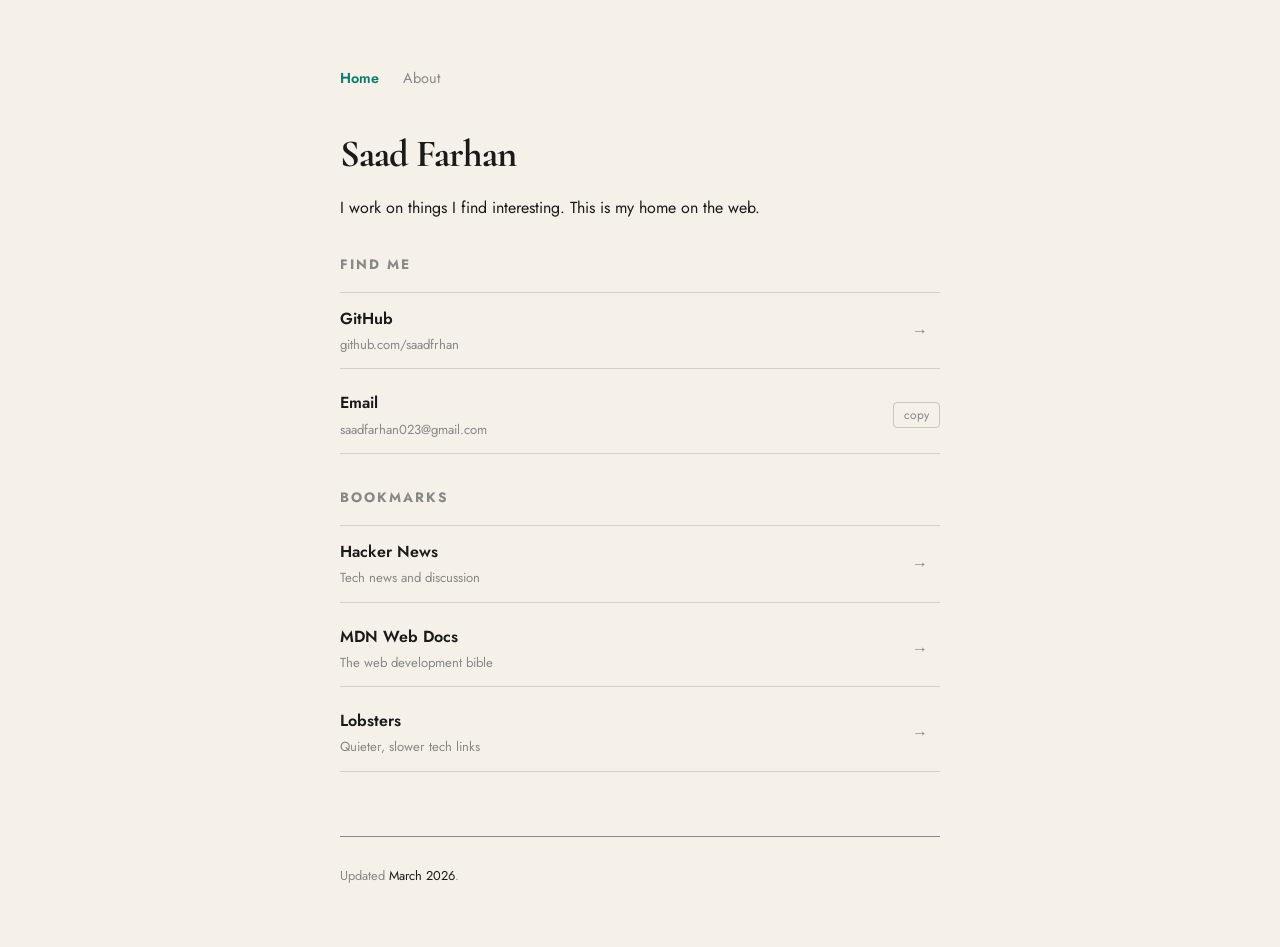
==== index.html @ fd51b699 "optimizations" ====
<!doctype html>
<html lang="en">
  <head>
    <meta charset="UTF-8" />
    <meta name="viewport" content="width=device-width, initial-scale=1.0" />
    <meta name="description" content="Saad Farhan - links and bookmarks." />
    <meta name="author" content="Saad Farhan" />
    <meta property="og:description" content="Links and bookmarks." />
    <meta property="og:title" content="Saad Farhan" />
    <meta property="og:type" content="website" />
    <meta property="og:url" content="https://saadfrhan.github.io" />
    <title>Saad Farhan</title>
    <link rel="preconnect" href="https://fonts.googleapis.com" />
    <link rel="preconnect" href="https://fonts.gstatic.com" crossorigin />
    <link
      href="https://fonts.googleapis.com/css2?family=Cormorant:wght@700&family=Jost:wght@400;600&display=swap"
      rel="stylesheet"
    />
    <link rel="stylesheet" href="style.css" />
    <link
      rel="icon"
      href="data:image/svg+xml,<svg xmlns='http://www.w3.org/2000/svg' viewBox='0 0 100 100'><text y='.9em' font-size='90'>🌙</text></svg>"
    />
    <link rel="canonical" href="https://saadfrhan.github.io" />
  </head>

  <body>
    <nav>
      <a href="index.html" class="active">Home</a>
      <a href="about.html">About</a>
    </nav>

    <main>
      <section>
        <div class="header-left">
          <h1>Saad Farhan</h1>
        </div>
        <p class="bio">
          I work on things I find interesting. This is my home on the web.
        </p>
      </section>
      <section>
        <h2>Find me</h2>
        <ul class="links">
          <li>
            <a href="https://github.com/saadfrhan">
              <span class="link-text">
                <span class="link-title">GitHub</span>
                <span class="link-desc">github.com/saadfrhan</span>
              </span>
            </a>
          </li>
          <li>
            <a href="mailto:saadfarhan023@gmail.com" class="email-link">
              <span class="link-text">
                <span class="link-title">Email</span>
                <span class="link-desc">saadfarhan023@gmail.com</span>
              </span>
            </a>
            <button class="copy-btn" data-email="saadfarhan023@gmail.com">
              copy
            </button>
          </li>
        </ul>
      </section>

      <section>
        <h2>Bookmarks</h2>
        <ul class="bookmarks">
          <li>
            <a href="https://news.ycombinator.com">
              <span class="link-text">
                <span class="link-title">Hacker News</span>
                <span class="link-desc">Tech news and discussion</span>
              </span>
            </a>
          </li>
          <li>
            <a href="https://developer.mozilla.org">
              <span class="link-text">
                <span class="link-title"> MDN Web Docs </span>
                <span class="link-desc"> The web development bible </span>
              </span>
            </a>
          </li>
          <li>
            <a href="https://lobste.rs">
              <span class="link-text">
                <span class="link-title"> Lobsters </span>
                <span class="link-desc"> Quieter, slower tech links </span>
              </span>
            </a>
          </li>
        </ul>
      </section>
    </main>

    <footer>
      <p>Updated <time datetime="2026-03">March 2026</time>.</p>
    </footer>
    <script>
      const btn = document.querySelector(".copy-btn");

      btn.addEventListener("click", () => {
        const email = btn.dataset.email;

        navigator.clipboard.writeText(email).then(() => {
          btn.textContent = "copied ✓";
          btn.classList.add("copied");

          setTimeout(() => {
            btn.textContent = "copy";
            btn.classList.remove("copied");
          }, 2000);
        });
      });
    </script>
  </body>
</html>
---- style.css ----
/* ============================================
   CSS VARIABLES
   ============================================ */
:root {
  --bg: #0f0f0f;
  --text: #e8e8e8;
  --accent: #7fdbca;
  --muted: #7a8a85;
}

/* ============================================
   BASE STYLES
   ============================================ */
body {
  max-width: 600px;
  margin: 60px auto;
  padding: 0 20px;
  font-family: "Jost", Georgia, serif;
  background-color: var(--bg);
  color: var(--text);
  line-height: 1.7;
}

ul {
  padding-left: 0;
  list-style: none;
}

li {
  margin-bottom: 0.5rem;
}

/* ============================================
   TYPOGRAPHY
   ============================================ */
h1 {
  font-family: "Cormorant", Georgia, serif;
  font-size: 2.4rem;
  letter-spacing: -1px;
  margin-bottom: 4px;
}

h2 {
  color: var(--muted);
  font-size: 0.85rem;
  text-transform: uppercase;
  letter-spacing: 2px;
  margin-top: 2rem;
  margin-bottom: 0.75rem;
}

/* ============================================
   LINKS
   ============================================ */
a {
  color: var(--accent);
  text-decoration: none;
  transition:
    color 200ms ease,
    opacity 200ms ease;
}

a:hover {
  color: var(--text);
  opacity: 0.8;
}

li a {
  display: inline-block;
  transition:
    transform 150ms ease,
    color 150ms ease;
}

li a:hover {
  color: var(--text);
}

/* ============================================
   NAVIGATION
   ============================================ */
nav {
  display: flex;
  gap: 1.5rem;
  padding-top: 6px;
}

nav a {
  font-size: 0.9rem;
  color: var(--muted);
  transition: color 150ms ease;
}

nav a:hover {
  color: var(--text);
}

nav a.active {
  color: var(--accent);
  font-weight: 600;
}

/* ============================================
   COMPONENTS
   ============================================ */

/* Bio Section */
.bio {
  margin-top: 6px;
}

/* Bookmarks & Links Lists */
.bookmarks,
.links {
  padding: 0;
  list-style: none;
}

.bookmarks li,
.links li {
  border-bottom: 1px solid color-mix(in srgb, var(--muted) 30%, transparent);
}

.bookmarks li:first-child,
.links li:first-child {
  border-top: 1px solid color-mix(in srgb, var(--muted) 30%, transparent);
}

.bookmarks a,
.links a {
  display: grid;
  grid-template-columns: 1fr auto;
  align-items: center;
  width: 100%;
  padding: 0.75rem 0;
  color: var(--text);
  transition: padding-left 150ms ease;
}

.bookmarks a::after,
.links a::after {
  content: "→";
  color: var(--muted);
  padding-right: 0.75rem;
  transition:
    color 150ms ease,
    transform 150ms ease;
}

.bookmarks a:hover,
.links a:hover {
  padding-left: 6px;
  color: var(--accent);
}

.bookmarks a:hover::after,
.links a:hover::after {
  color: var(--accent);
  transform: translateX(4px);
}

.links li {
  display: flex;
  align-items: center;
  justify-content: space-between;
}

.links li a {
  flex: 1;
}

.copy-btn {
  background: none;
  border: 1px solid color-mix(in srgb, var(--muted) 40%, transparent);
  color: var(--muted);
  font-family: "Jost", Georgia, serif;
  font-size: 0.75rem;
  padding: 3px 10px;
  border-radius: 4px;
  cursor: pointer;
  transition:
    color 150ms ease,
    border-color 150ms ease;
  white-space: nowrap;
}

.copy-btn:hover {
  color: var(--accent);
  border-color: var(--accent);
}

.copy-btn.copied {
  color: var(--accent);
  border-color: var(--accent);
}

.email-link::after {
  display: none;
}

/* Link Text Components */
.link-text {
  display: flex;
  flex-direction: column;
}

.link-title {
  font-weight: 600;
}

.link-desc {
  font-size: 0.82rem;
  color: var(--muted);
  margin-top: 2px;
  display: block;
}

/* ============================================
   FOOTER
   ============================================ */
footer {
  margin-top: 4rem;
  padding-top: 1rem;
  border-top: 1px solid var(--muted);
  font-size: 0.8rem;
  color: var(--muted);
}

footer time {
  color: var(--text);
}

/* ============================================
   ANIMATIONS
   ============================================ */
@keyframes fadein {
  from {
    opacity: 0;
    transform: translateY(8px);
  }
  to {
    opacity: 1;
    transform: translateY(0);
  }
}

main,
footer {
  animation: fadein 500ms ease both;
}

main {
  animation-delay: 100ms;
}

footer {
  animation-delay: 200ms;
}

/* ============================================
   MEDIA QUERIES
   ============================================ */

/* Mobile Styles */
@media (max-width: 600px) {
  body {
    margin: 30px auto;
  }

  h1 {
    font-size: 1.6rem;
  }

  nav {
    padding-top: 0;
  }
}

/* Accessibility - Reduced Motion */
@media (prefers-reduced-motion: reduce) {
  main,
  footer {
    animation: none;
  }
}

/* Light scheme colors */
@media (prefers-color-scheme: light) {
  :root {
    --bg: #f5f0e8;
    --text: #1a1a1a;
    --accent: #0a7c6e;
    --muted: #888888;
  }
}
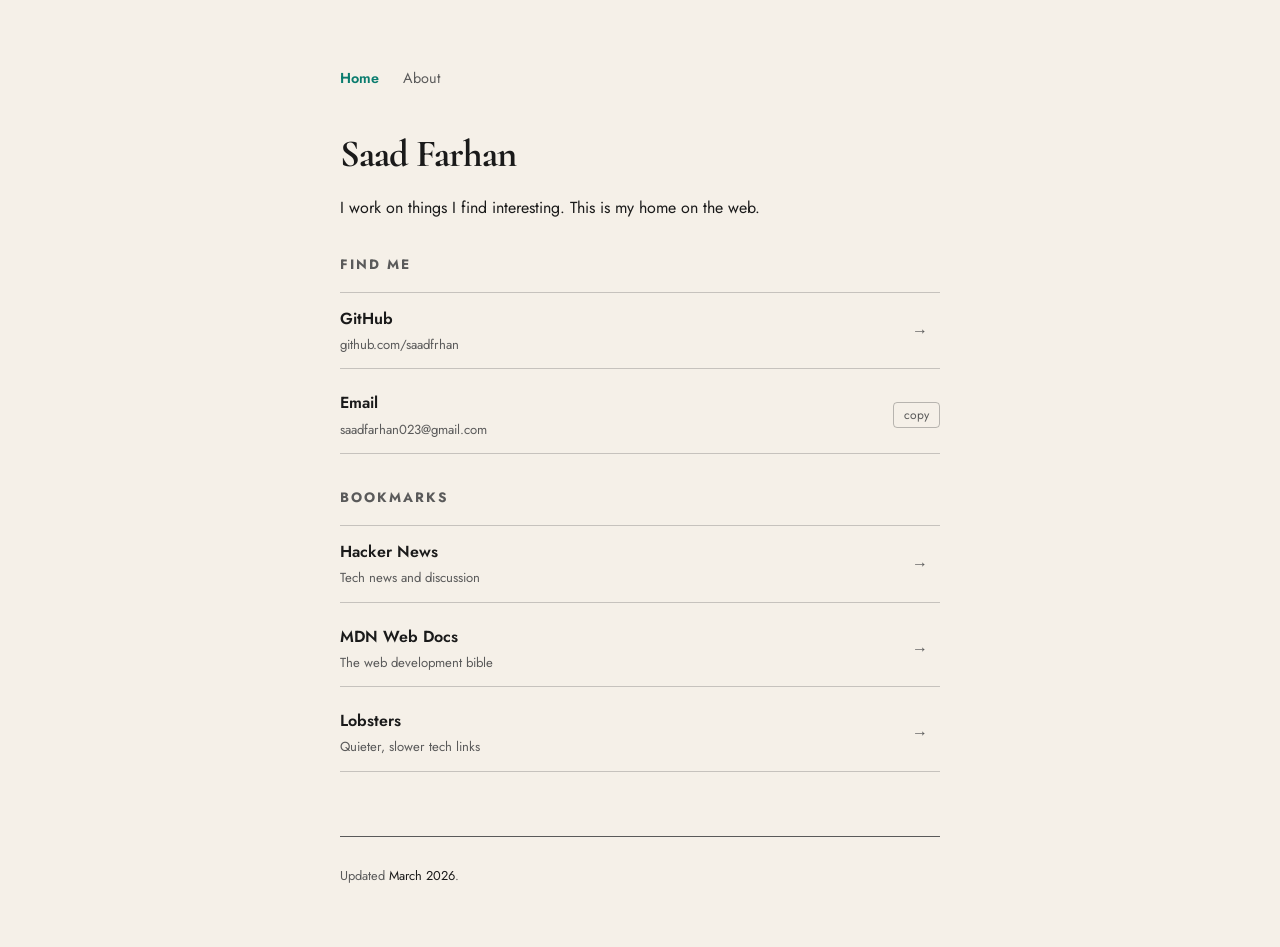
==== commit a3c68c1d: "pagespeed fixes" ====
--- a/index.html
+++ b/index.html
@@ -4,6 +4,7 @@
     <meta charset="UTF-8" />
     <meta name="viewport" content="width=device-width, initial-scale=1.0" />
     <meta name="description" content="Saad Farhan - links and bookmarks." />
+    <meta name="theme-color" content="#0f0f0f" />
     <meta name="author" content="Saad Farhan" />
     <meta property="og:description" content="Links and bookmarks." />
     <meta property="og:title" content="Saad Farhan" />
@@ -13,9 +14,20 @@
     <link rel="preconnect" href="https://fonts.googleapis.com" />
     <link rel="preconnect" href="https://fonts.gstatic.com" crossorigin />
     <link
+      rel="preload"
+      as="style"
       href="https://fonts.googleapis.com/css2?family=Cormorant:wght@700&family=Jost:wght@400;600&display=swap"
-      rel="stylesheet"
+      onload="
+        this.onload = null;
+        this.rel = 'stylesheet';
+      "
     />
+    <noscript>
+      <link
+        rel="stylesheet"
+        href="https://fonts.googleapis.com/css2?family=Cormorant:wght@700&family=Jost:wght@400;600&display=swap"
+      />
+    </noscript>
     <link rel="stylesheet" href="style.css" />
     <link
       rel="icon"
--- a/style.css
+++ b/style.css
@@ -290,6 +290,6 @@
     --bg: #f5f0e8;
     --text: #1a1a1a;
     --accent: #0a7c6e;
-    --muted: #888888;
-  }
-}
+    --muted: #5a5a5a;
+  }
+}
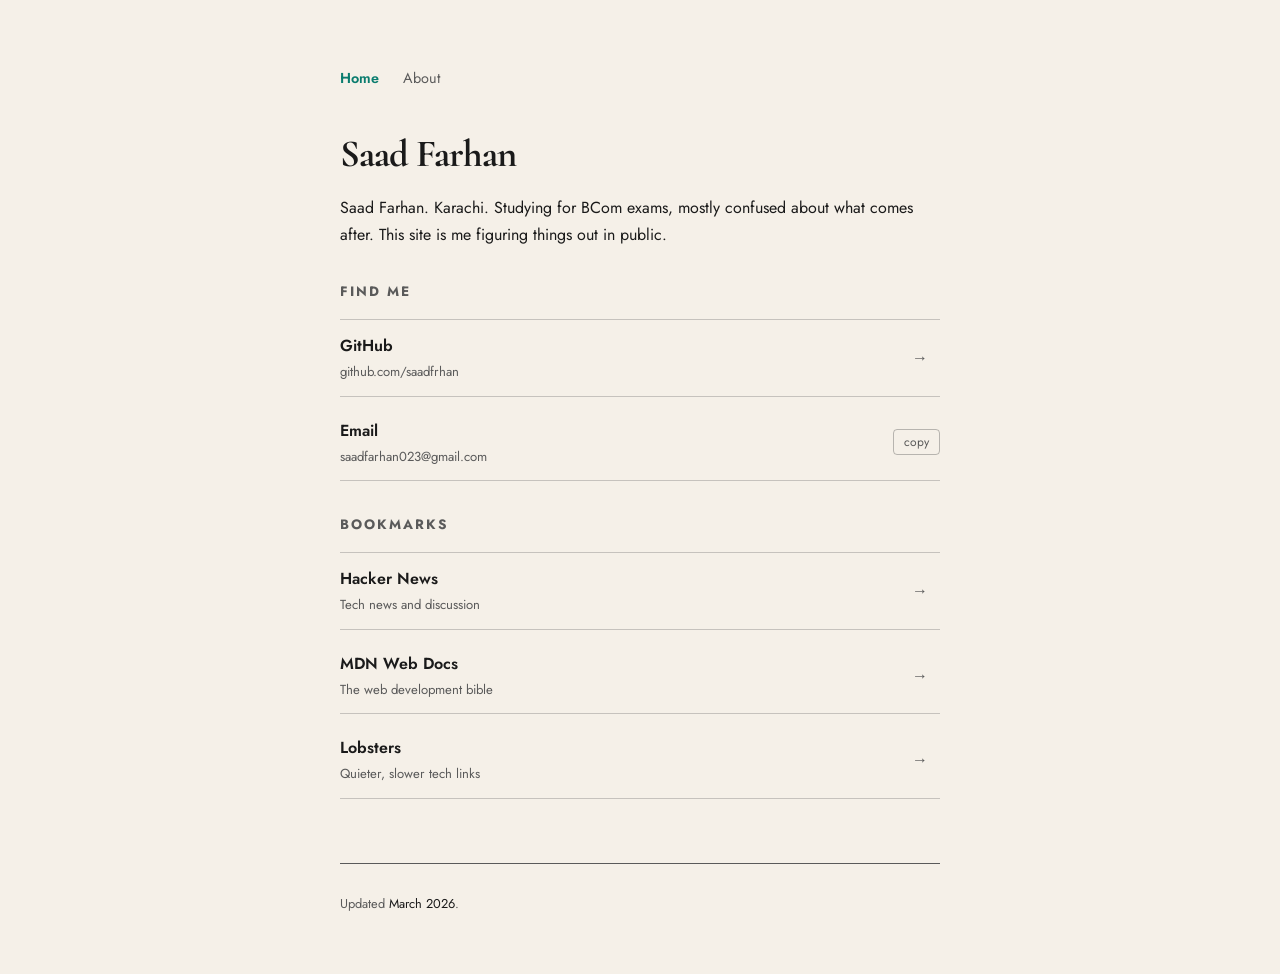
==== commit 8e955644: "Update index.html" ====
--- a/index.html
+++ b/index.html
@@ -9,7 +9,7 @@
     <meta property="og:description" content="Links and bookmarks." />
     <meta property="og:title" content="Saad Farhan" />
     <meta property="og:type" content="website" />
-    <meta property="og:url" content="https://saadfrhan.github.io" />
+    <meta property="og:url" content="https://saadfrhan.is-a.dev" />
     <title>Saad Farhan</title>
     <link rel="preconnect" href="https://fonts.googleapis.com" />
     <link rel="preconnect" href="https://fonts.gstatic.com" crossorigin />
@@ -33,7 +33,13 @@
       rel="icon"
       href="data:image/svg+xml,<svg xmlns='http://www.w3.org/2000/svg' viewBox='0 0 100 100'><text y='.9em' font-size='90'>🌙</text></svg>"
     />
-    <link rel="canonical" href="https://saadfrhan.github.io" />
+    <link rel="canonical" href="https://saadfrhan.is-a.dev" />
+    <link
+      rel="alternate"
+      type="application/rss+xml"
+      title="Saad Farhan"
+      href="/feed.xml"
+    />
   </head>
 
   <body>
@@ -48,7 +54,8 @@
           <h1>Saad Farhan</h1>
         </div>
         <p class="bio">
-          I work on things I find interesting. This is my home on the web.
+          Saad Farhan. Karachi. Studying for BCom exams, mostly confused about
+          what comes after. This site is me figuring things out in public.
         </p>
       </section>
       <section>
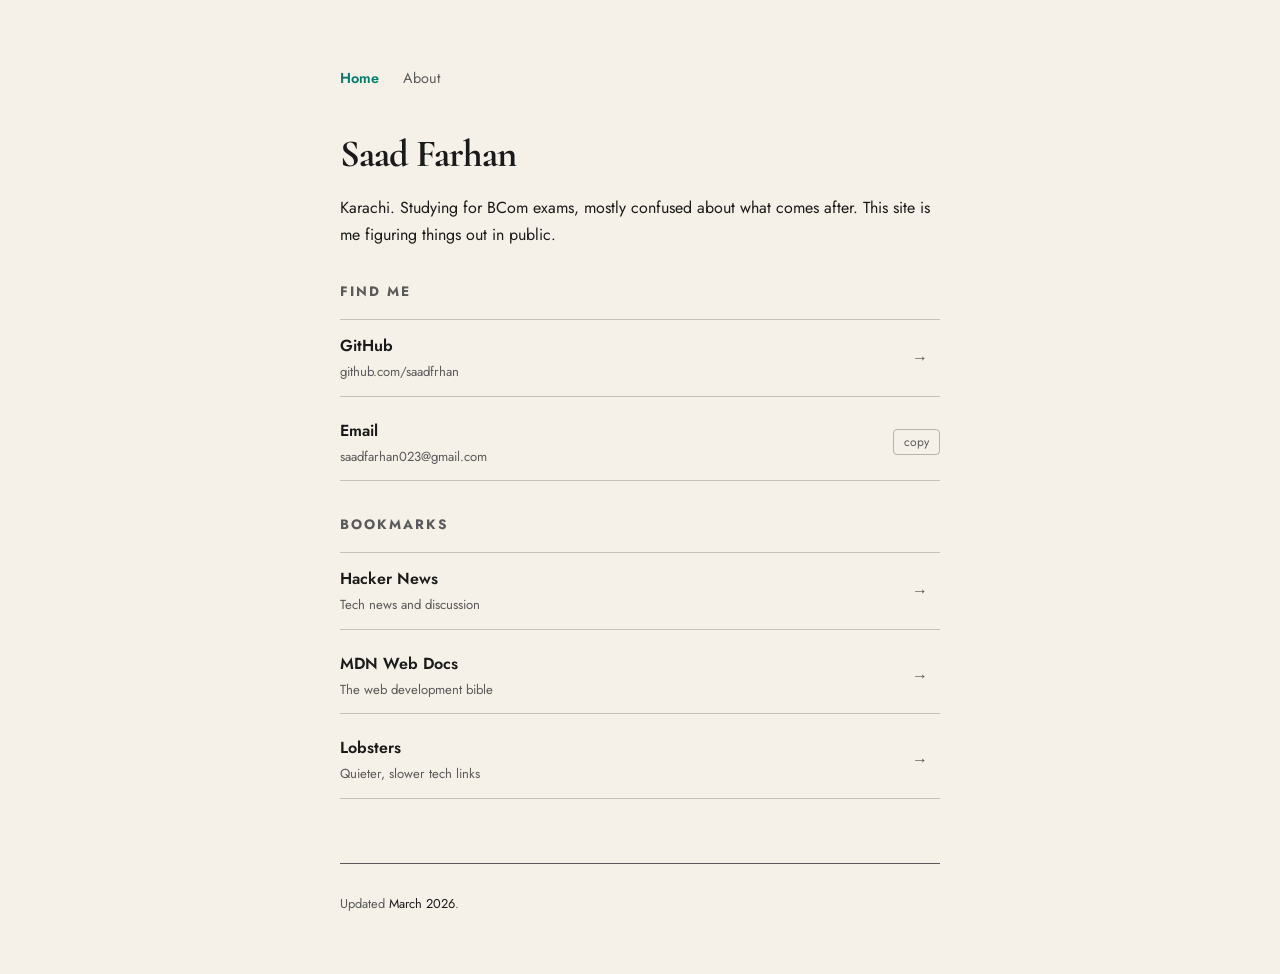
==== commit fae7c059: "Update index.html" ====
--- a/index.html
+++ b/index.html
@@ -54,8 +54,8 @@
           <h1>Saad Farhan</h1>
         </div>
         <p class="bio">
-          Saad Farhan. Karachi. Studying for BCom exams, mostly confused about
-          what comes after. This site is me figuring things out in public.
+          Karachi. Studying for BCom exams, mostly confused about what comes
+          after. This site is me figuring things out in public.
         </p>
       </section>
       <section>
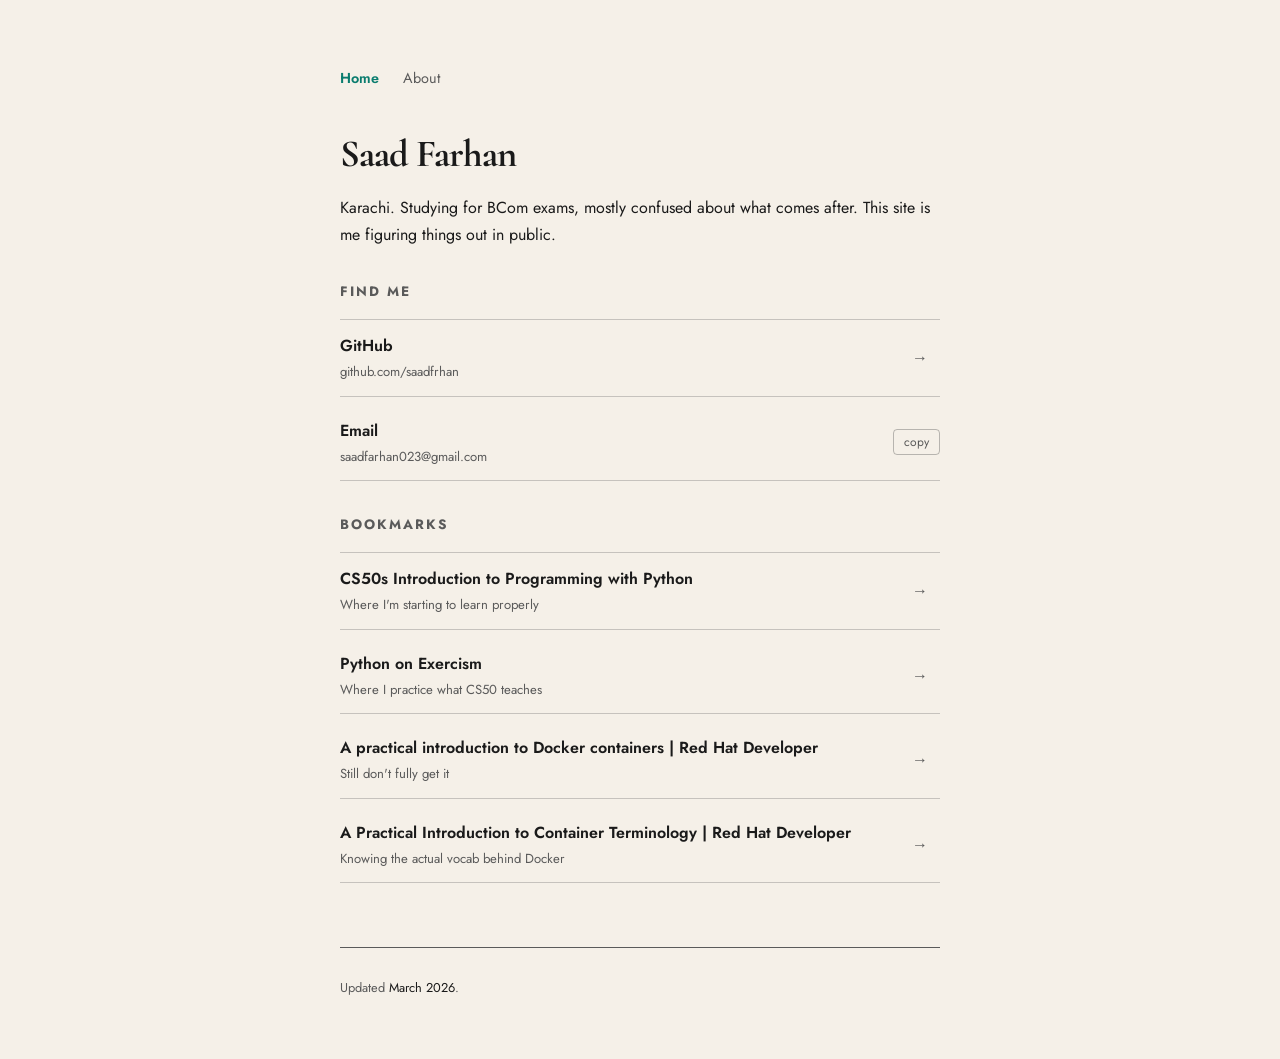
==== commit ad5444bc: "update bookmarks" ====
--- a/index.html
+++ b/index.html
@@ -87,26 +87,52 @@
         <h2>Bookmarks</h2>
         <ul class="bookmarks">
           <li>
-            <a href="https://news.ycombinator.com">
+            <a href="https://cs50.harvard.edu/python/weeks/0/">
               <span class="link-text">
-                <span class="link-title">Hacker News</span>
-                <span class="link-desc">Tech news and discussion</span>
+                <span class="link-title"
+                  >CS50s Introduction to Programming with Python</span
+                >
+                <span class="link-desc"
+                  >Where I'm starting to learn properly</span
+                >
               </span>
             </a>
           </li>
           <li>
-            <a href="https://developer.mozilla.org">
+            <a href="https://exercism.org/tracks/python">
               <span class="link-text">
-                <span class="link-title"> MDN Web Docs </span>
-                <span class="link-desc"> The web development bible </span>
+                <span class="link-title"> Python on Exercism </span>
+                <span class="link-desc">
+                  Where I practice what CS50 teaches
+                </span>
               </span>
             </a>
           </li>
           <li>
-            <a href="https://lobste.rs">
+            <a
+              href="https://developers.redhat.com/blog/2014/05/15/practical-introduction-to-docker-containers"
+            >
               <span class="link-text">
-                <span class="link-title"> Lobsters </span>
-                <span class="link-desc"> Quieter, slower tech links </span>
+                <span class="link-title">
+                  A practical introduction to Docker containers | Red Hat
+                  Developer
+                </span>
+                <span class="link-desc"> Still don't fully get it </span>
+              </span>
+            </a>
+          </li>
+          <li>
+            <a
+              href="https://developers.redhat.com/blog/2018/02/22/container-terminology-practical-introduction#background"
+            >
+              <span class="link-text">
+                <span class="link-title">
+                  A Practical Introduction to Container Terminology | Red Hat
+                  Developer
+                </span>
+                <span class="link-desc">
+                  Knowing the actual vocab behind Docker
+                </span>
               </span>
             </a>
           </li>
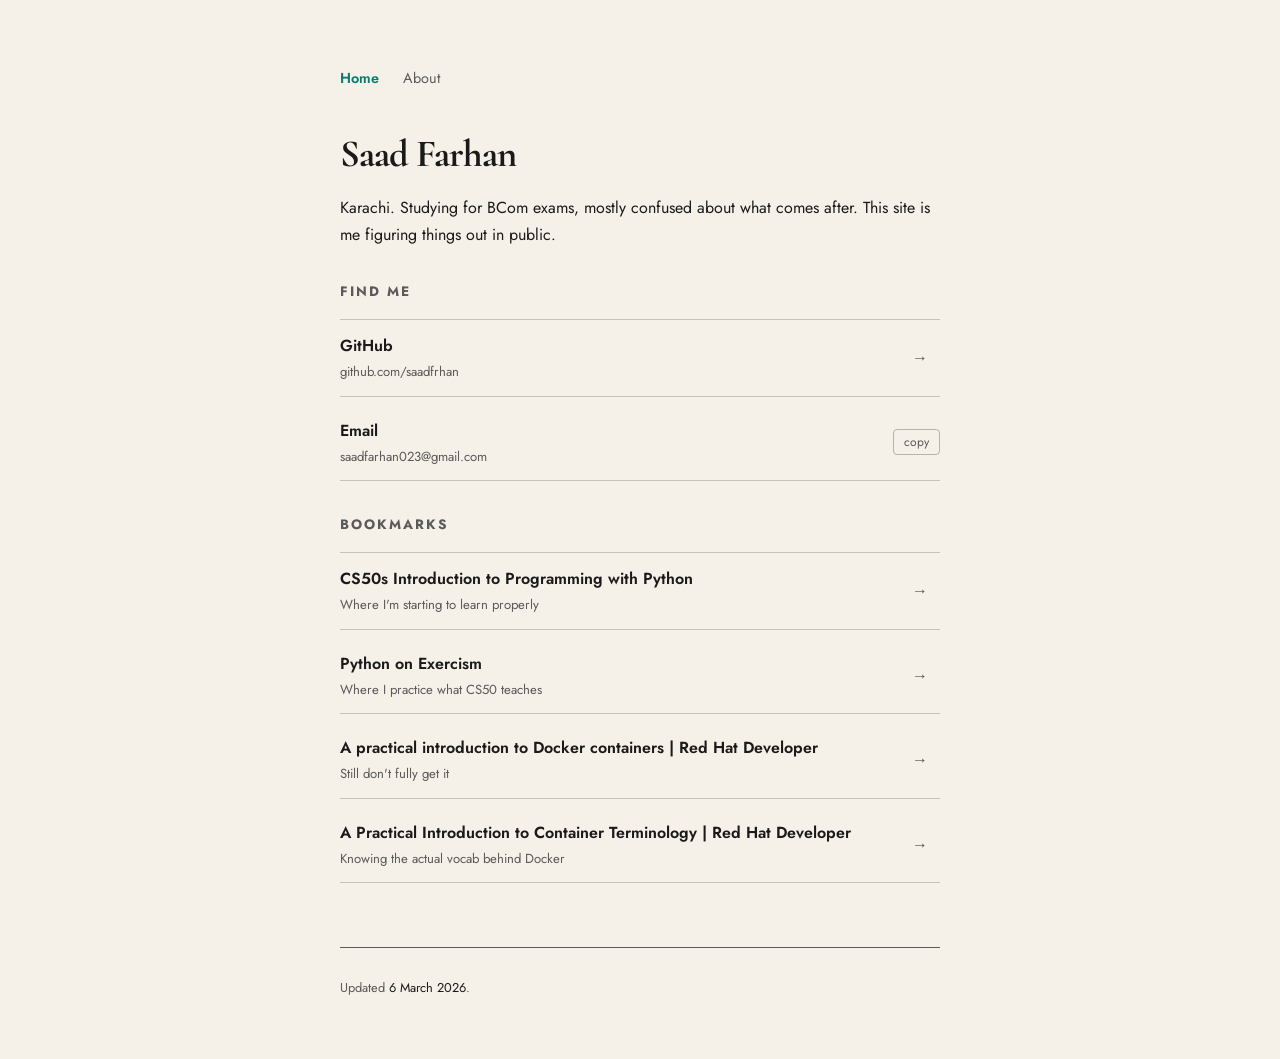
==== commit a353e610: "add day of month of last update date" ====
--- a/index.html
+++ b/index.html
@@ -141,7 +141,7 @@
     </main>
 
     <footer>
-      <p>Updated <time datetime="2026-03">March 2026</time>.</p>
+      <p>Updated <time datetime="2026-03-06">6 March 2026</time>.</p>
     </footer>
     <script>
       const btn = document.querySelector(".copy-btn");
